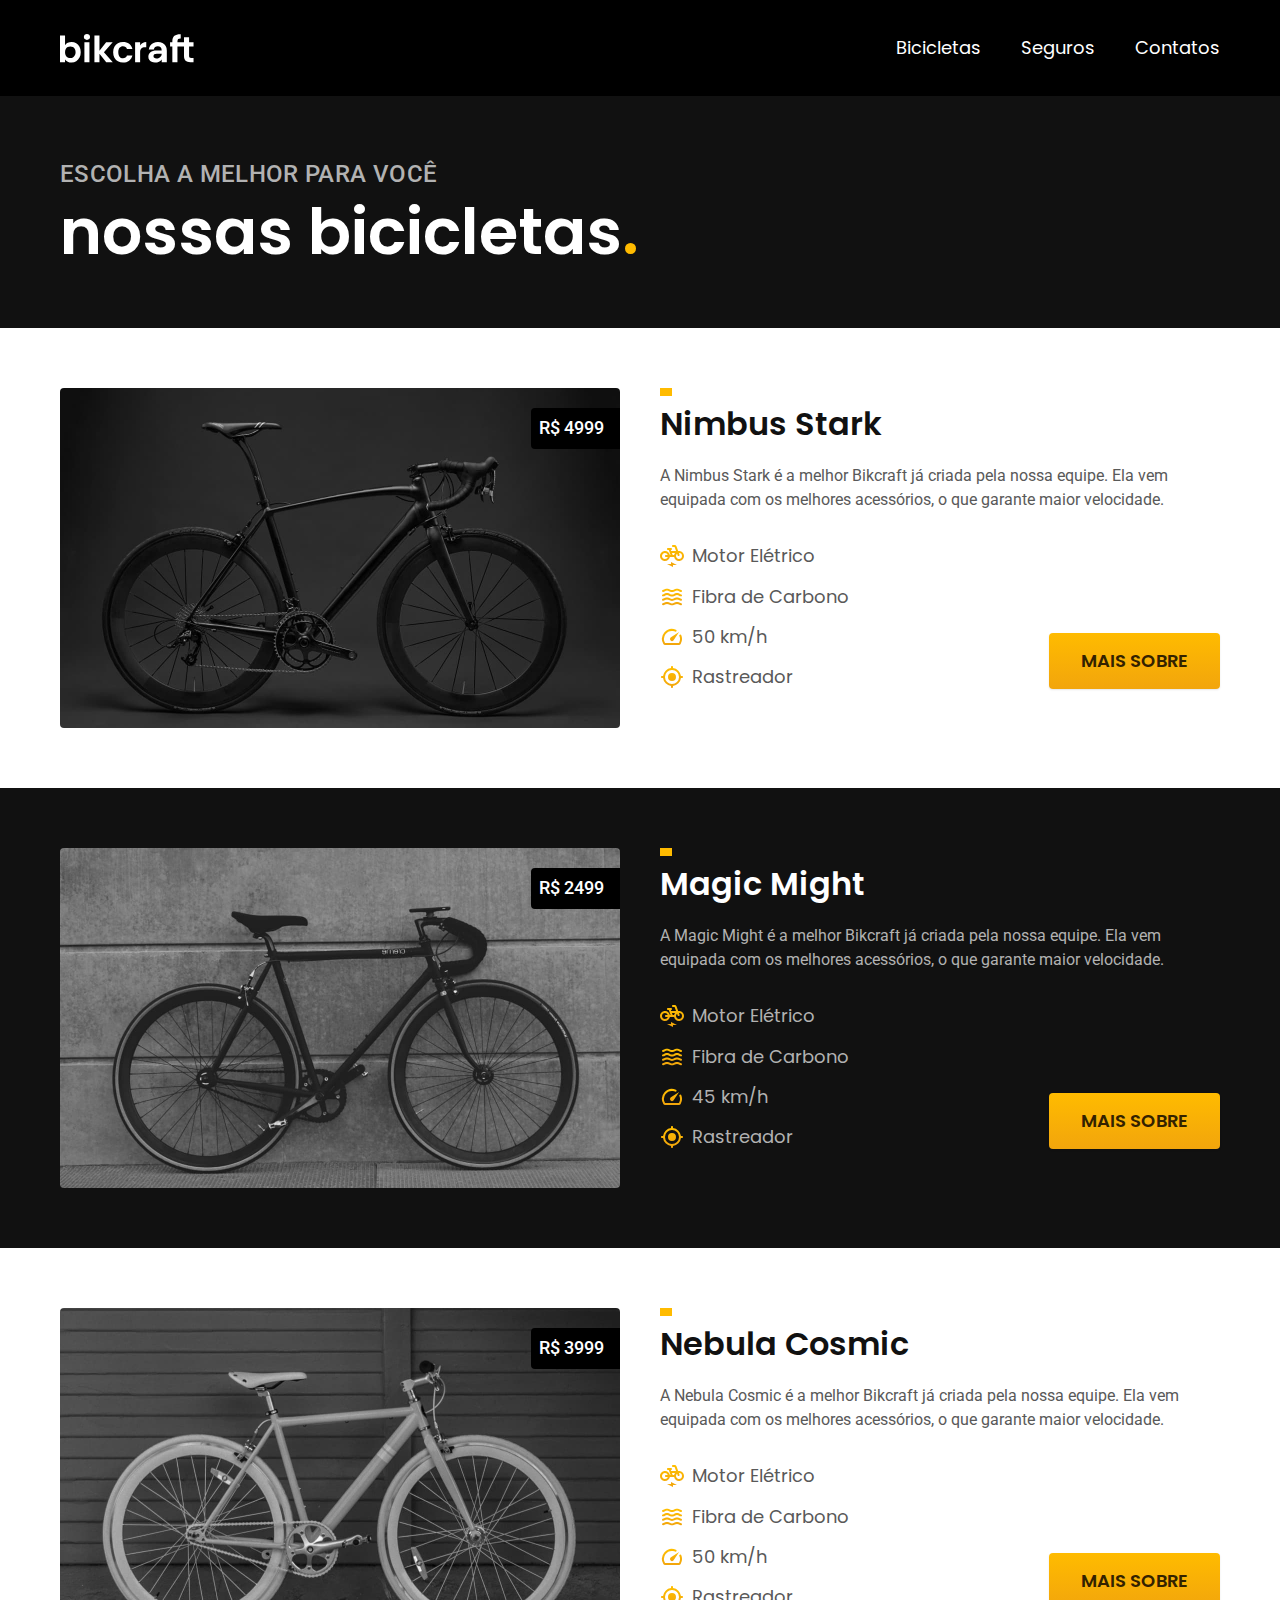
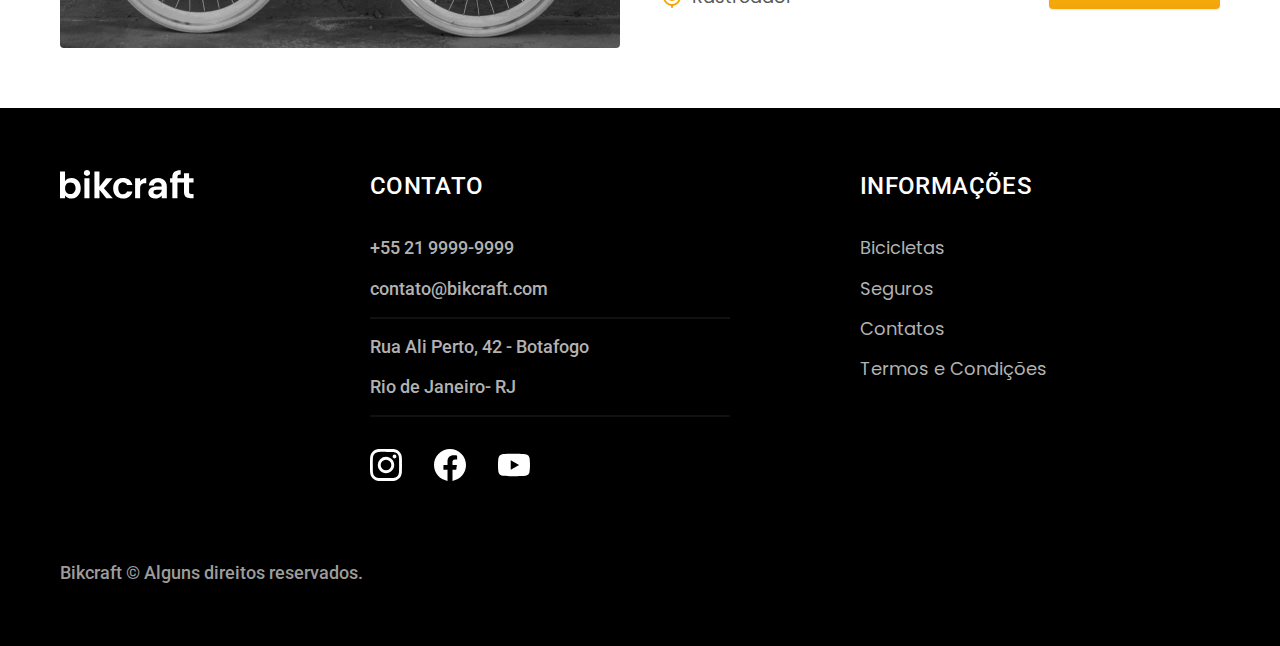
==== bicicletas.html @ d86c5851 "Bicicletas-html" ====
<!DOCTYPE html>
<html lang="pt-br">

<head>
  <meta charset="UTF-8">
  <meta name="viewport" content="width=device-width, initial-scale=1.0">
  <link rel="preconnect" href="https://fonts.googleapis.com">
  <link rel="preconnect" href="https://fonts.gstatic.com" crossorigin>
  <link href="https://fonts.googleapis.com/css2?family=Merriweather:ital,wght@1,900&family=Poppins:wght@400;600&family=Roboto:wght@400;500&display=swap" rel="stylesheet">
  <meta name="description" content="ermos e Condições.">
  <link rel="stylesheet" href="css/style.css">
  <title>Termos e Condições | Bikcraft</title>
</head>

<body id="bicicletas">
  <header class="header-bg">
    <div class="header container">
      <a href="./">
        <img src="./img/bikcraft.svg" alt="Bikcraft">
      </a>
      <nav aria-label="primaria">
        <ul class="header-menu font-1-m cor-0">
          <li><a href="./bicicletas.html">Bicicletas</a></li>
          <li><a href="./seguros.html">Seguros</a></li>
          <li><a href="./contatos.html">Contatos</a></li>
        </ul>
      </nav>
    </div>
  </header>

  <main>
    <div class="titulo-bg">
      <div class="container titulo">
        <p class="font-2-l-b cor-5">Escolha a melhor para você</p>
        <h1 class="font-1-xxl cor-0">nossas bicicletas<span class="cor-p1">.</span></h1>
      </div>
    </div>
    <div class="bicicletas container">
      <div class="bicicletas-imagem">
        <img src="./img/bicicletas/nimbus.jpg" alt="Bicicleta Preta"><span class="font-2-m cor-0">R$ 4999</span>
      </div>
      <div class="bicicletas-conteudo">
        <h2 class="font-1-xl">Nimbus Stark</h2>
        <p class="font-2-s cor-8">A Nimbus Stark é a melhor Bikcraft já criada pela nossa equipe. Ela vem equipada com os melhores acessórios, o que garante maior velocidade.</p>
        <ul class="font-1-m cor-8">
          <li>
            <img src="./img/icones/eletrica.svg" alt="">
            Motor Elétrico
          </li>
          <li>
            <img src="./img/icones/carbono.svg" alt="">
            Fibra de Carbono
          </li>
          <li>
            <img src="./img/icones/velocidade.svg" alt="">
            50 km/h
          </li>
          <li>
            <img src="./img/icones/rastreador.svg" alt="">
            Rastreador
          </li>
        </ul>
        <a class="botao seta" href="./bicicletas/nebula.html">MAIS SOBRE</a>
      </div>
    </div>
    <div class="bicicletas-bg">
      <div class="bicicletas container">
        <div class="bicicletas-imagem">
          <img src="./img/bicicletas/magic.jpg" alt="Bicicleta Preta"><span class="font-2-m cor-0">R$ 2499</span>
        </div>
        <div class="bicicletas-conteudo">
          <h2 class="font-1-xl cor-0">Magic Might</h2>
          <p class="font-2-s cor-5">A Magic Might é a melhor Bikcraft já criada pela nossa equipe. Ela vem equipada com os melhores acessórios, o que garante maior velocidade.</p>
          <ul class="font-1-m cor-5">
            <li>
              <img src="./img/icones/eletrica.svg" alt="">
              Motor Elétrico
            </li>
            <li>
              <img src="./img/icones/carbono.svg" alt="">
              Fibra de Carbono
            </li>
            <li>
              <img src="./img/icones/velocidade.svg" alt="">
              45 km/h
            </li>
            <li>
              <img src="./img/icones/rastreador.svg" alt="">
              Rastreador
            </li>
          </ul>
          <a class="botao seta" href="./bicicletas/nebula.html">MAIS SOBRE</a>
        </div>
      </div>
    </div>
    <div class="bicicletas container">
      <div class="bicicletas-imagem">
        <img src="./img/bicicletas/nebula.jpg" alt="Bicicleta Preta"><span class="font-2-m cor-0">R$ 3999</span>
      </div>
      <div class="bicicletas-conteudo">
        <h2 class="font-1-xl">Nebula Cosmic</h2>
        <p class="font-2-s cor-8">A Nebula Cosmic é a melhor Bikcraft já criada pela nossa equipe. Ela vem equipada com os melhores acessórios, o que garante maior velocidade.</p>
        <ul class="font-1-m cor-8">
          <li>
            <img src="./img/icones/eletrica.svg" alt="">
            Motor Elétrico
          </li>
          <li>
            <img src="./img/icones/carbono.svg" alt="">
            Fibra de Carbono
          </li>
          <li>
            <img src="./img/icones/velocidade.svg" alt="">
            50 km/h
          </li>
          <li>
            <img src="./img/icones/rastreador.svg" alt="">
            Rastreador
          </li>
        </ul>
        <a class="botao seta" href="./bicicletas/nebula.html">MAIS SOBRE</a>
      </div>
    </div>
  </main>

  <footer class="footer-bg">
    <div class="footer container">
      <img src="./img/bikcraft.svg" alt="Bikcraft">
      <div class="footer-contato">
        <h3 class="font-2-l-b cor-0">Contato</h3>
        <ul class="cor-5 font-2-m">
          <li><a href="tel:+55219999999">+55 21 9999-9999</a></li>
          <li><a href="mailto:contato@bikcraft.com">contato@bikcraft.com</a></li>
          <li>Rua Ali Perto, 42 - Botafogo</li>
          <li>Rio de Janeiro- RJ</li>
        </ul>
        <div class="footer-redes">
          <a href="./">
            <img src="./img/redes/instagram.svg" alt="Instagram">
          </a>
          <a href="./">
            <img src="./img/redes/facebook.svg" alt="Facebook">
          </a>
          <a href="./">
            <img src="./img/redes/youtube.svg" alt="Youtube">
          </a>
        </div>
      </div>
      <div class="footer-informações">
        <h3 class="font-2-l-b cor-0">Informações</h3>
        <nav>
          <ul class="font-1-m cor-5">
            <li><a href="./bicicletas.html">Bicicletas</a></li>
            <li><a href="./seguros.html">Seguros</a></li>
            <li><a href="./contatos.html">Contatos</a></li>
            <li><a href="./termos.html">Termos e Condições</a></li>
          </ul>
        </nav>
      </div>
      <p class="footer-copy font-2-m cor-6">Bikcraft © Alguns direitos reservados.</p>
    </div>

  </footer>
</body>

</html>
---- css/style.css ----
/*Global*/
@import "./global/global.css";
@import "./utilidades/tipografia.css";
@import "./global/header.css";
@import "./global/footer.css";
/*home*/
@import "./home/introdução.css";
@import "./home/tecnologia.css";
@import "./home/parceiros.css";
@import "./home/depoimento.css";
/*utilidades*/
@import "./utilidades/cores.css";
@import "./utilidades/componentes.css";
/*seguros*/
@import "./seguros/seguros.css";
/*termos*/
@import "./termos/termos.css";
/*Bicicletas*/
@import "./bicicletas/bicicletas-lista.css";
@import "./bicicletas/bicicletas.css"
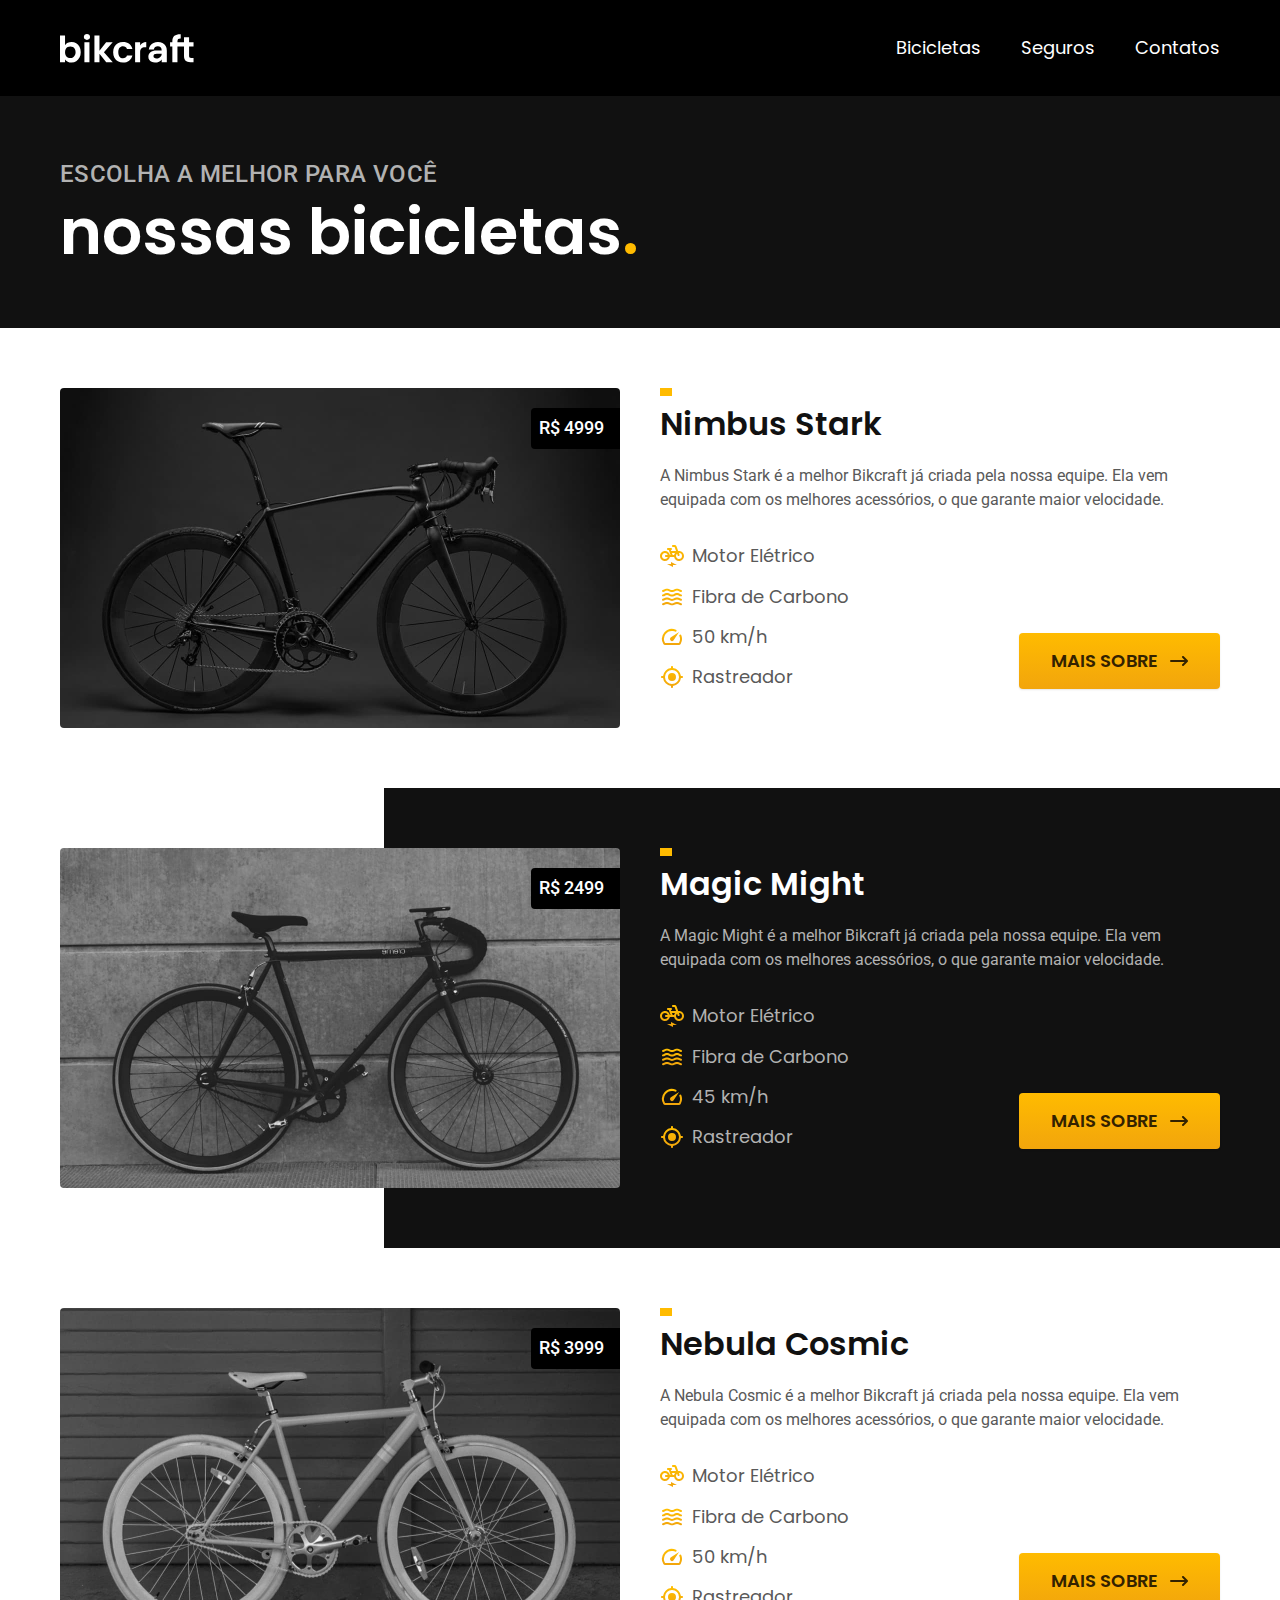
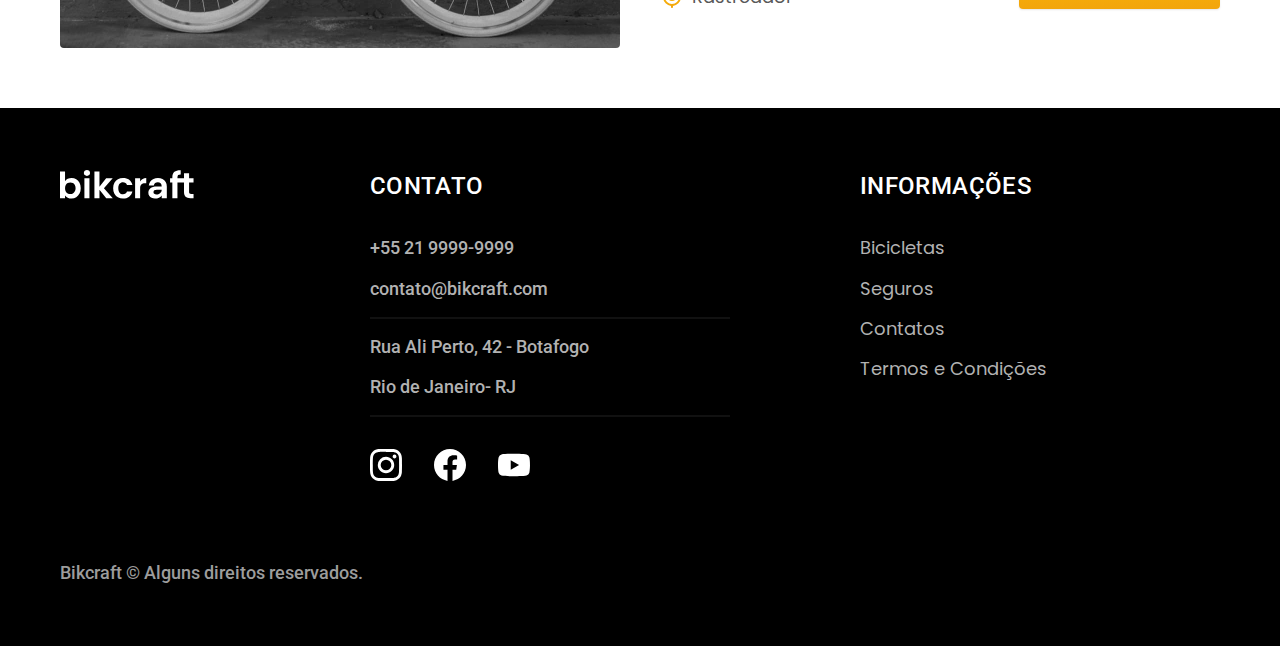
==== commit 4f2a9dbf: "pages" ====
--- a/bicicletas.html
+++ b/bicicletas.html
@@ -8,7 +8,7 @@
   <link rel="preconnect" href="https://fonts.gstatic.com" crossorigin>
   <link href="https://fonts.googleapis.com/css2?family=Merriweather:ital,wght@1,900&family=Poppins:wght@400;600&family=Roboto:wght@400;500&display=swap" rel="stylesheet">
   <meta name="description" content="ermos e Condições.">
-  <link rel="stylesheet" href="css/style.css">
+  <link rel="stylesheet" href="./css/style.css">
   <title>Termos e Condições | Bikcraft</title>
 </head>
 
@@ -60,7 +60,7 @@
             Rastreador
           </li>
         </ul>
-        <a class="botao seta" href="./bicicletas/nebula.html">MAIS SOBRE</a>
+        <a class="botao seta" href="./bicicletas/nimbus.html">MAIS SOBRE</a>
       </div>
     </div>
     <div class="bicicletas-bg">
@@ -89,7 +89,7 @@
               Rastreador
             </li>
           </ul>
-          <a class="botao seta" href="./bicicletas/nebula.html">MAIS SOBRE</a>
+          <a class="botao seta" href="./bicicletas/magic.html">MAIS SOBRE</a>
         </div>
       </div>
     </div>
--- a/css/style.css
+++ b/css/style.css
@@ -13,6 +13,8 @@
 @import "./utilidades/componentes.css";
 /*seguros*/
 @import "./seguros/seguros.css";
+@import "./seguros/vantagens.css";
+@import "./seguros/perguntas.css";
 /*termos*/
 @import "./termos/termos.css";
 /*Bicicletas*/
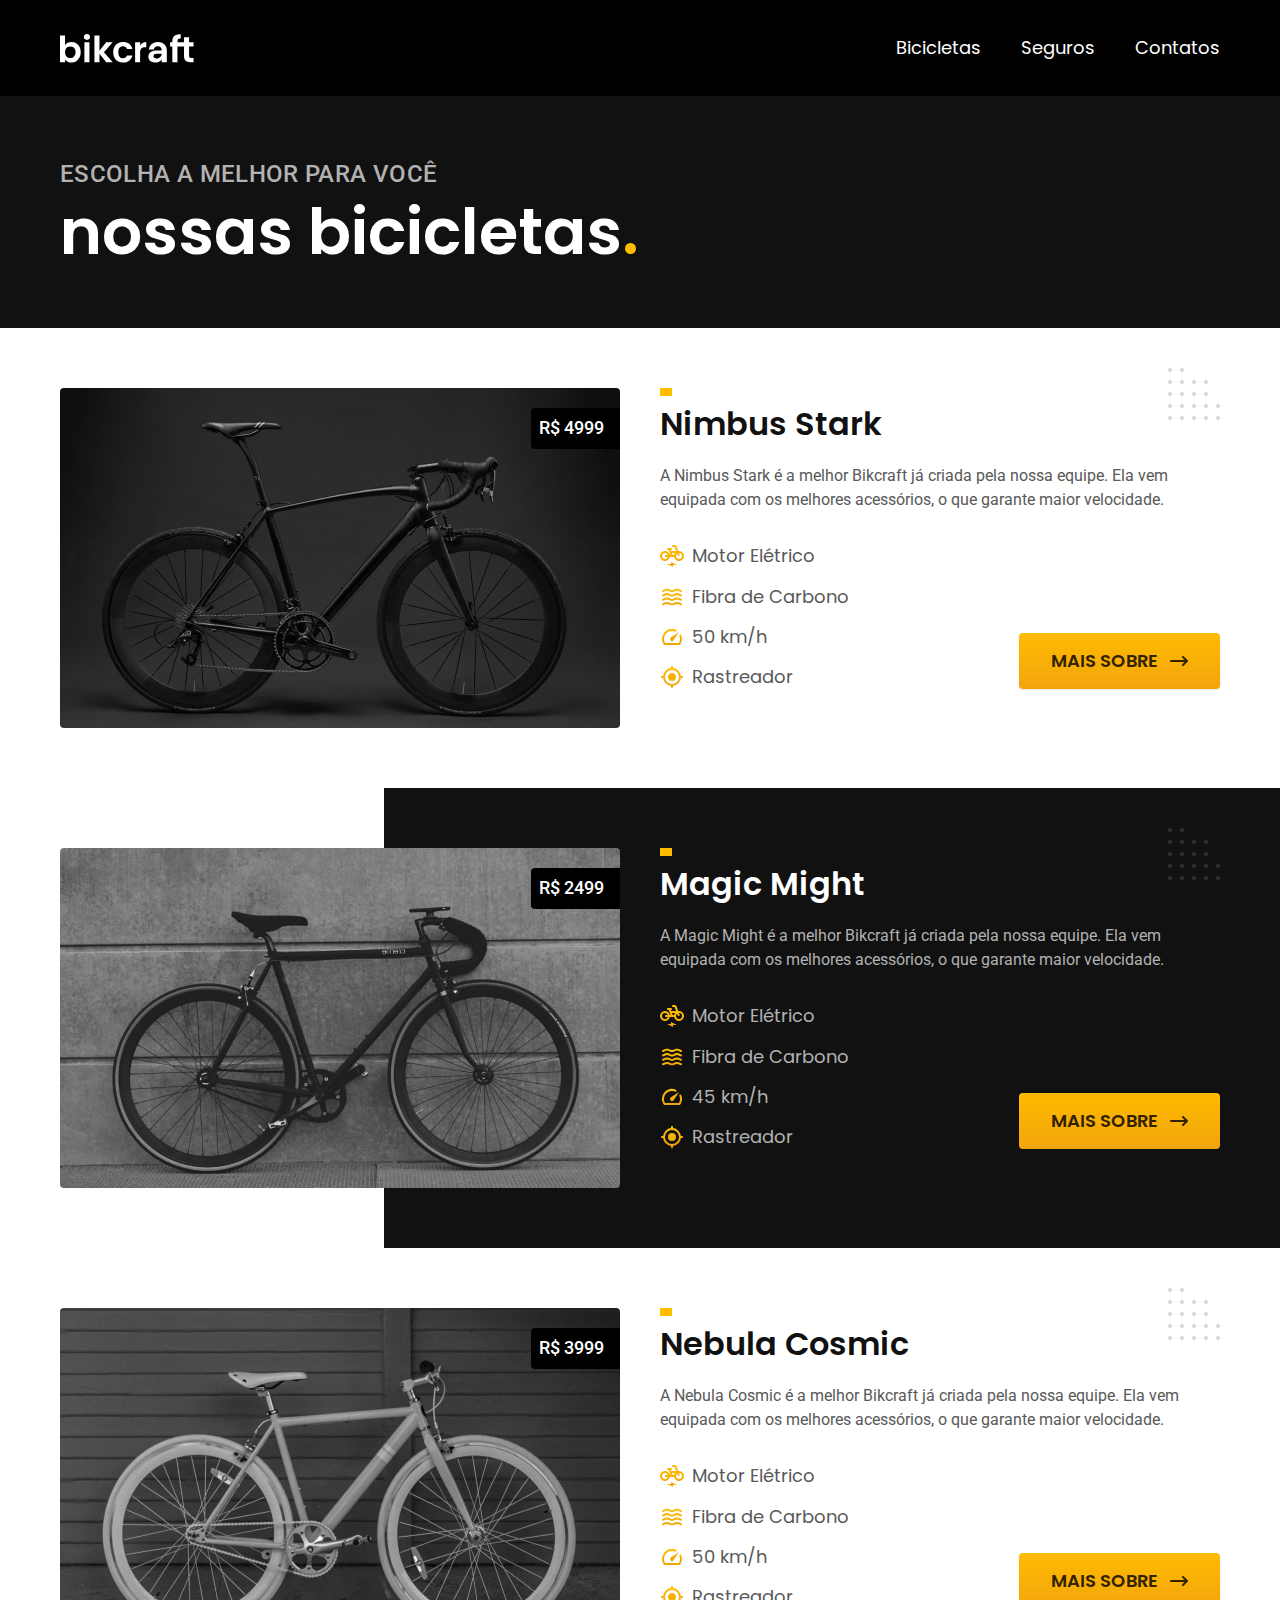
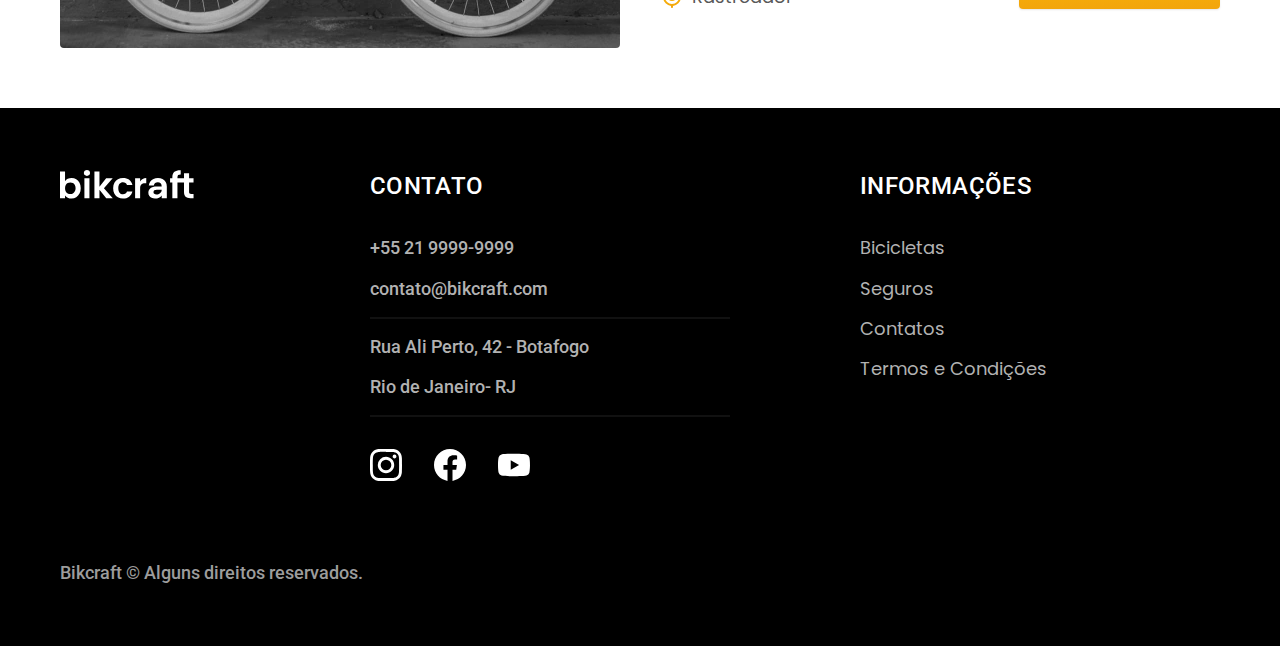
==== commit 891cbd97: "fim1" ====
--- a/bicicletas.html
+++ b/bicicletas.html
@@ -7,7 +7,8 @@
   <link rel="preconnect" href="https://fonts.googleapis.com">
   <link rel="preconnect" href="https://fonts.gstatic.com" crossorigin>
   <link href="https://fonts.googleapis.com/css2?family=Merriweather:ital,wght@1,900&family=Poppins:wght@400;600&family=Roboto:wght@400;500&display=swap" rel="stylesheet">
-  <meta name="description" content="ermos e Condições.">
+  <meta name="description" content="Bicicletas.">
+  <link rel="spreload" href="./css/style.css" as="style">
   <link rel="stylesheet" href="./css/style.css">
   <title>Termos e Condições | Bikcraft</title>
 </head>
@@ -16,13 +17,13 @@
   <header class="header-bg">
     <div class="header container">
       <a href="./">
-        <img src="./img/bikcraft.svg" alt="Bikcraft">
+        <img src="./img/bikcraft.svg" width="136" height="32" alt="Bikcraft">
       </a>
       <nav aria-label="primaria">
         <ul class="header-menu font-1-m cor-0">
           <li><a href="./bicicletas.html">Bicicletas</a></li>
           <li><a href="./seguros.html">Seguros</a></li>
-          <li><a href="./contatos.html">Contatos</a></li>
+          <li><a href="./contato.html">Contatos</a></li>
         </ul>
       </nav>
     </div>
@@ -37,26 +38,26 @@
     </div>
     <div class="bicicletas container">
       <div class="bicicletas-imagem">
-        <img src="./img/bicicletas/nimbus.jpg" alt="Bicicleta Preta"><span class="font-2-m cor-0">R$ 4999</span>
+        <img src="./img/bicicletas/nimbus.jpg" width="1120" height="680" alt="Bicicleta Preta"><span class="font-2-m cor-0">R$ 4999</span>
       </div>
       <div class="bicicletas-conteudo">
         <h2 class="font-1-xl">Nimbus Stark</h2>
         <p class="font-2-s cor-8">A Nimbus Stark é a melhor Bikcraft já criada pela nossa equipe. Ela vem equipada com os melhores acessórios, o que garante maior velocidade.</p>
         <ul class="font-1-m cor-8">
           <li>
-            <img src="./img/icones/eletrica.svg" alt="">
+            <img src="./img/icones/eletrica.svg" width="32" height="32" alt="">
             Motor Elétrico
           </li>
           <li>
-            <img src="./img/icones/carbono.svg" alt="">
+            <img src="./img/icones/carbono.svg" width="32" height="32" alt="">
             Fibra de Carbono
           </li>
           <li>
-            <img src="./img/icones/velocidade.svg" alt="">
+            <img src="./img/icones/velocidade.svg" width="32" height="32" alt="">
             50 km/h
           </li>
           <li>
-            <img src="./img/icones/rastreador.svg" alt="">
+            <img src="./img/icones/rastreador.svg" width="32" height="32" alt="">
             Rastreador
           </li>
         </ul>
@@ -66,26 +67,26 @@
     <div class="bicicletas-bg">
       <div class="bicicletas container">
         <div class="bicicletas-imagem">
-          <img src="./img/bicicletas/magic.jpg" alt="Bicicleta Preta"><span class="font-2-m cor-0">R$ 2499</span>
+          <img src="./img/bicicletas/magic.jpg" width="1120" height="680" alt="Bicicleta Preta"><span class="font-2-m cor-0">R$ 2499</span>
         </div>
         <div class="bicicletas-conteudo">
           <h2 class="font-1-xl cor-0">Magic Might</h2>
           <p class="font-2-s cor-5">A Magic Might é a melhor Bikcraft já criada pela nossa equipe. Ela vem equipada com os melhores acessórios, o que garante maior velocidade.</p>
           <ul class="font-1-m cor-5">
             <li>
-              <img src="./img/icones/eletrica.svg" alt="">
+              <img src="./img/icones/eletrica.svg" width="32" height="32" alt="">
               Motor Elétrico
             </li>
             <li>
-              <img src="./img/icones/carbono.svg" alt="">
+              <img src="./img/icones/carbono.svg" width="32" height="32" alt="">
               Fibra de Carbono
             </li>
             <li>
-              <img src="./img/icones/velocidade.svg" alt="">
+              <img src="./img/icones/velocidade.svg" width="32" height="32" alt="">
               45 km/h
             </li>
             <li>
-              <img src="./img/icones/rastreador.svg" alt="">
+              <img src="./img/icones/rastreador.svg" width="32" height="32" alt="">
               Rastreador
             </li>
           </ul>
@@ -95,26 +96,26 @@
     </div>
     <div class="bicicletas container">
       <div class="bicicletas-imagem">
-        <img src="./img/bicicletas/nebula.jpg" alt="Bicicleta Preta"><span class="font-2-m cor-0">R$ 3999</span>
+        <img src="./img/bicicletas/nebula.jpg" width="1120" height="680" alt="Bicicleta Preta"><span class="font-2-m cor-0">R$ 3999</span>
       </div>
       <div class="bicicletas-conteudo">
         <h2 class="font-1-xl">Nebula Cosmic</h2>
         <p class="font-2-s cor-8">A Nebula Cosmic é a melhor Bikcraft já criada pela nossa equipe. Ela vem equipada com os melhores acessórios, o que garante maior velocidade.</p>
         <ul class="font-1-m cor-8">
           <li>
-            <img src="./img/icones/eletrica.svg" alt="">
+            <img src="./img/icones/eletrica.svg" width="32" height="32" alt="">
             Motor Elétrico
           </li>
           <li>
-            <img src="./img/icones/carbono.svg" alt="">
+            <img src="./img/icones/carbono.svg" width="32" height="32" alt="">
             Fibra de Carbono
           </li>
           <li>
-            <img src="./img/icones/velocidade.svg" alt="">
+            <img src="./img/icones/velocidade.svg" width="32" height="32" alt="">
             50 km/h
           </li>
           <li>
-            <img src="./img/icones/rastreador.svg" alt="">
+            <img src="./img/icones/rastreador.svg" width="32" height="32" alt="">
             Rastreador
           </li>
         </ul>
@@ -125,7 +126,7 @@
 
   <footer class="footer-bg">
     <div class="footer container">
-      <img src="./img/bikcraft.svg" alt="Bikcraft">
+      <img src="./img/bikcraft.svg" width="136" height="32" alt="Bikcraft">
       <div class="footer-contato">
         <h3 class="font-2-l-b cor-0">Contato</h3>
         <ul class="cor-5 font-2-m">
@@ -136,13 +137,13 @@
         </ul>
         <div class="footer-redes">
           <a href="./">
-            <img src="./img/redes/instagram.svg" alt="Instagram">
+            <img src="./img/redes/instagram.svg" width="32" height="32" alt="Instagram">
           </a>
           <a href="./">
-            <img src="./img/redes/facebook.svg" alt="Facebook">
+            <img src="./img/redes/facebook.svg" width="32" height="32" alt="Facebook">
           </a>
           <a href="./">
-            <img src="./img/redes/youtube.svg" alt="Youtube">
+            <img src="./img/redes/youtube.svg" width="32" height="32" alt="Youtube">
           </a>
         </div>
       </div>
@@ -152,7 +153,7 @@
           <ul class="font-1-m cor-5">
             <li><a href="./bicicletas.html">Bicicletas</a></li>
             <li><a href="./seguros.html">Seguros</a></li>
-            <li><a href="./contatos.html">Contatos</a></li>
+            <li><a href="./contato.html">Contatos</a></li>
             <li><a href="./termos.html">Termos e Condições</a></li>
           </ul>
         </nav>
--- a/css/style.css
+++ b/css/style.css
@@ -11,6 +11,7 @@
 /*utilidades*/
 @import "./utilidades/cores.css";
 @import "./utilidades/componentes.css";
+@import "./utilidades/formulario.css";
 /*seguros*/
 @import "./seguros/seguros.css";
 @import "./seguros/vantagens.css";
@@ -19,4 +20,12 @@
 @import "./termos/termos.css";
 /*Bicicletas*/
 @import "./bicicletas/bicicletas-lista.css";
-@import "./bicicletas/bicicletas.css"+@import "./bicicletas/bicicletas.css";
+/*Bicicleta*/
+@import "./bicicleta/bicicleta.css";
+@import "./bicicleta/seguro.css";
+/*contato*/
+@import "./contato/contato.css";
+@import "./contato/lojas.css";
+/*orcamento*/
+@import "./orcamento/orcamento.css";--- a/css/style.css
+++ b/css/style.css
@@ -11,6 +11,7 @@
 /*utilidades*/
 @import "./utilidades/cores.css";
 @import "./utilidades/componentes.css";
+@import "./utilidades/formulario.css";
 /*seguros*/
 @import "./seguros/seguros.css";
 @import "./seguros/vantagens.css";
@@ -19,4 +20,12 @@
 @import "./termos/termos.css";
 /*Bicicletas*/
 @import "./bicicletas/bicicletas-lista.css";
-@import "./bicicletas/bicicletas.css"+@import "./bicicletas/bicicletas.css";
+/*Bicicleta*/
+@import "./bicicleta/bicicleta.css";
+@import "./bicicleta/seguro.css";
+/*contato*/
+@import "./contato/contato.css";
+@import "./contato/lojas.css";
+/*orcamento*/
+@import "./orcamento/orcamento.css";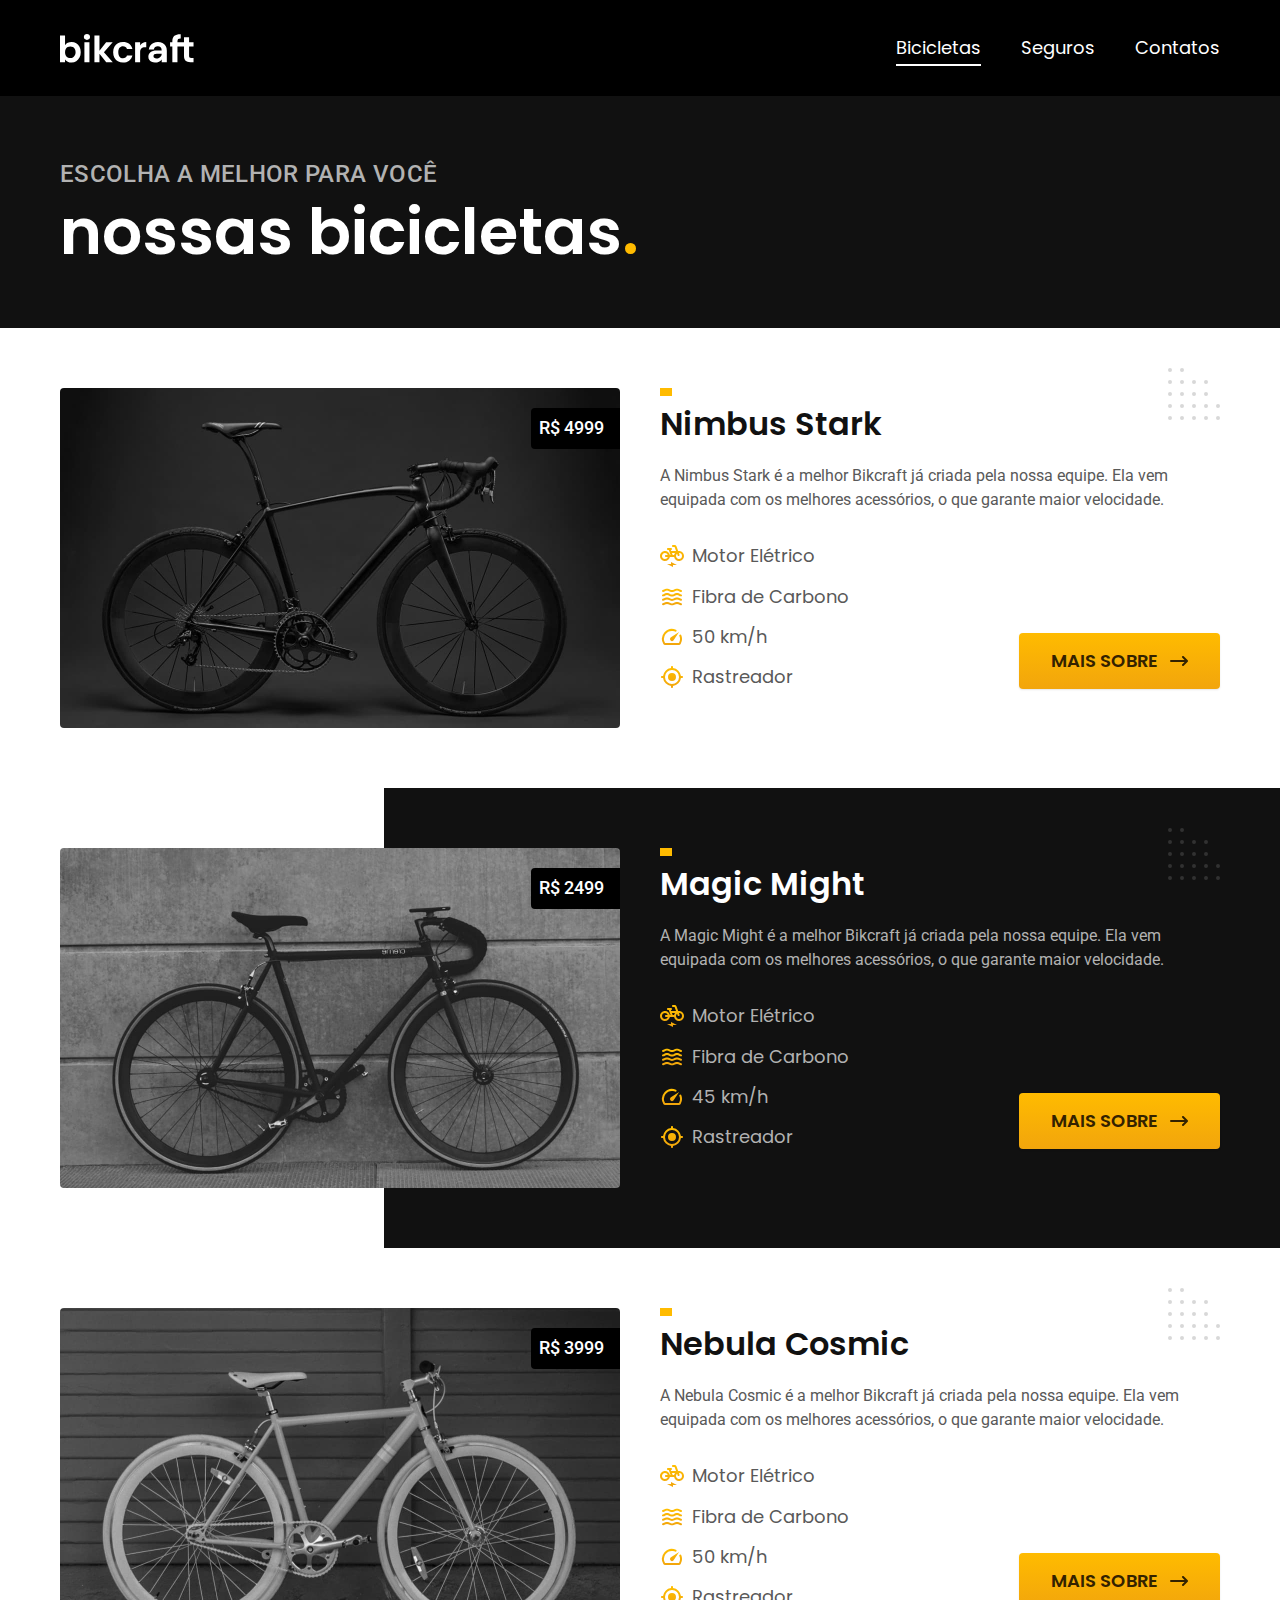
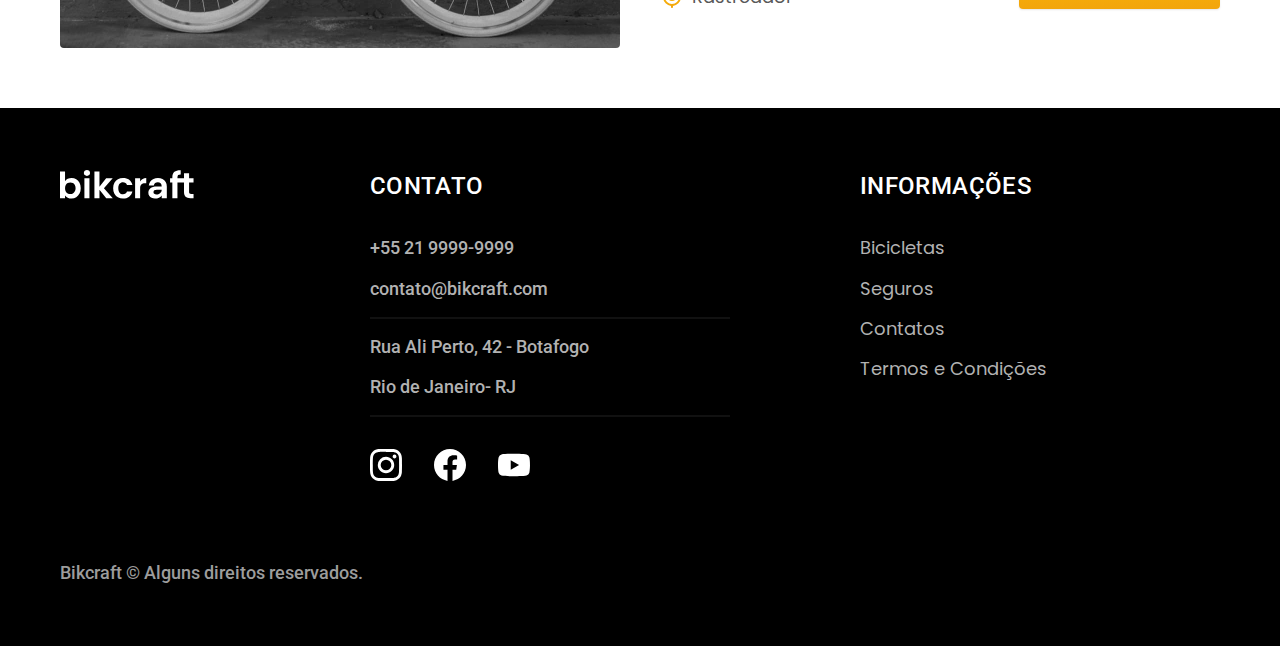
==== commit 762849f8: "javascript" ====
--- a/bicicletas.html
+++ b/bicicletas.html
@@ -162,6 +162,7 @@
     </div>
 
   </footer>
+  <script src="./js/script.js"></script>
 </body>
 
 </html>